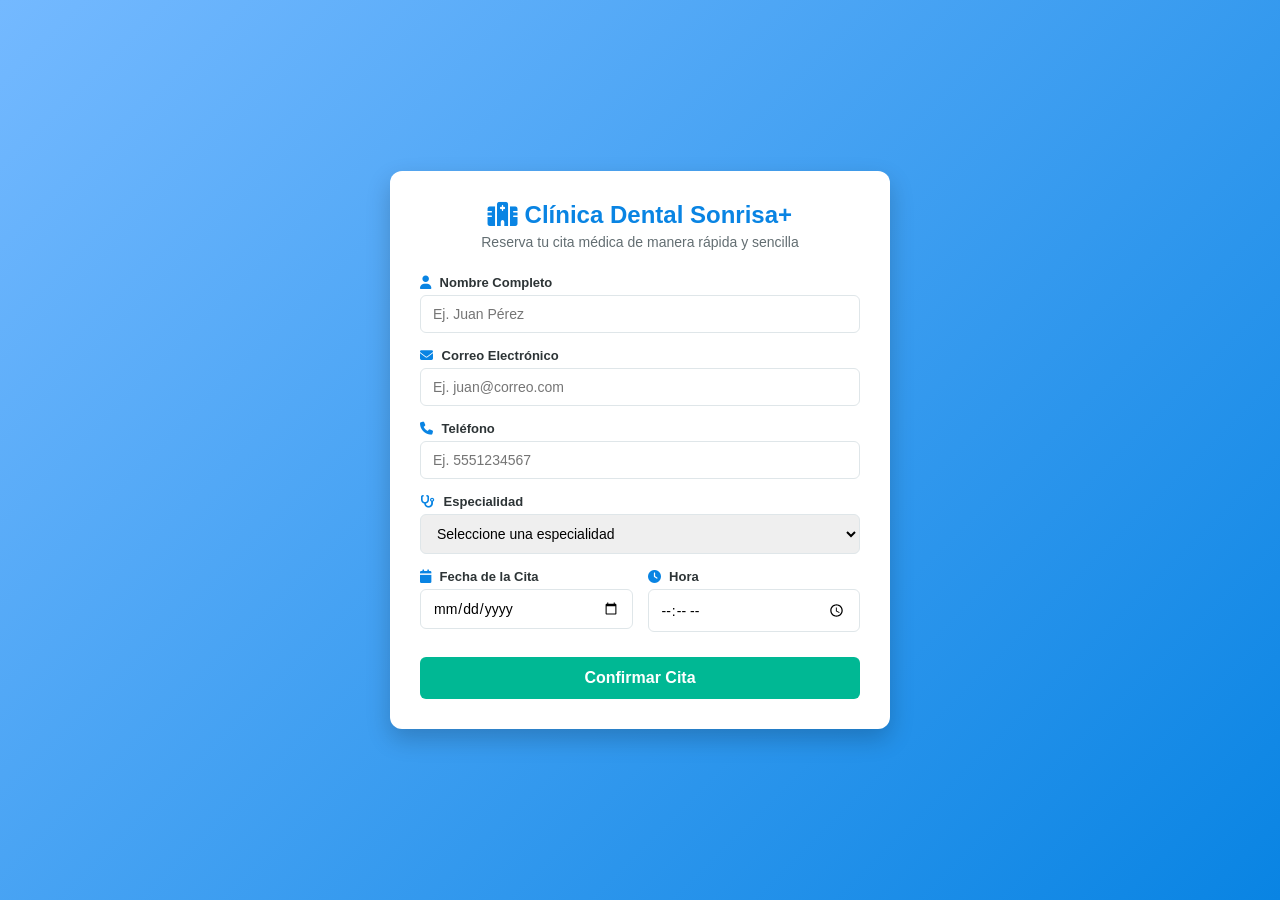
==== agregarcita.html @ 49bc40a9 "Add files via upload" ====
<!DOCTYPE html>
<html lang="es">
<head>
    <meta charset="UTF-8">
    <meta name="viewport" content="width=device-width, initial-scale=1.0">
    <title>Reserva de Citas - Clínica Dental Sonrisa</title>
    <link rel="stylesheet" href="agregarcita.css">
    <!-- Iconos de FontAwesome para darle mejor estética -->
    <link rel="stylesheet" href="https://cdnjs.cloudflare.com/ajax/libs/font-awesome/6.4.0/css/all.min.css">
</head>
<body>

    <div class="container">
        <header>
            <h1><i class="fa-solid fa-hospital"></i> Clínica Dental Sonrisa+</h1>
            <p>Reserva tu cita médica de manera rápida y sencilla</p>
        </header>

        <main>
            <form id="appointmentForm">
                <div class="form-group">
                    <label for="name"><i class="fa-solid fa-user"></i> Nombre Completo</label>
                    <input type="text" id="name" required placeholder="Ej. Juan Pérez">
                </div>

                <div class="form-group">
                    <label for="email"><i class="fa-solid fa-envelope"></i> Correo Electrónico</label>
                    <input type="email" id="email" required placeholder="Ej. juan@correo.com">
                </div>

                <div class="form-group">
                    <label for="phone"><i class="fa-solid fa-phone"></i> Teléfono</label>
                    <input type="tel" id="phone" required placeholder="Ej. 5551234567">
                </div>

                <div class="form-group">
                    <label for="department"><i class="fa-solid fa-stethoscope"></i> Especialidad</label>
                    <select id="department" required>
                        <option value="">Seleccione una especialidad</option>
                        <option value="Endodoncia">Endodoncia</option>
                        <option value="Ortodoncia">Ortodoncia</option>
                        <option value="Estetica Dental">Estetica Dental</option>
                        <option value="OdontologiaGeneral">Odontologia General</option>
                    </select>
                </div>

                <div class="form-row">
                    <div class="form-group">
                        <label for="date"><i class="fa-solid fa-calendar"></i> Fecha de la Cita</label>
                        <input type="date" id="date" required>
                    </div>

                    <div class="form-group">
                        <label for="time"><i class="fa-solid fa-clock"></i> Hora</label>
                        <input type="time" id="time" required>
                    </div>
                </div>

                <button type="submit" class="btn-submit">Confirmar Cita</button>
            </form>

            <!-- Mensaje de éxito oculto por defecto -->
            <div id="successMessage" class="hidden">
                <i class="fa-solid fa-circle-check"></i>
                <h2>¡Cita Registrada con Éxito!</h2>
                <p>Te hemos enviado los detalles de tu cita a tu Whatsapp.</p>
                <button id="newAppointmentBtn" class="btn-secondary">Agendar otra cita</button>
             <a href="agregarcita.html" class="btn-volver"><i class="fa-solid fa-arrow-left"></i> Volver al formulario de citas</a>
            </div>
        </main>
    </div>

    <script src="script.js"></script>
</body>
</html>
---- agregarcita.css ----
/* Estilos Generales */
* {
    margin: 0;
    padding: 0;
    box-sizing: border-box;
    font-family: 'Segoe UI', Tahoma, Geneva, Verdana, sans-serif;
}

body {
    background: linear-gradient(135deg, #74b9ff, #0984e3);
    color: #333;
    min-height: 100vh;
    display: flex;
    justify-content: center;
    align-items: center;
    padding: 20px;
}

.container {
    background: #ffffff;
    width: 100%;
    max-width: 500px;
    padding: 30px;
    border-radius: 12px;
    box-shadow: 0 10px 25px rgba(0, 0, 0, 0.2);
}

header {
    text-align: center;
    margin-bottom: 25px;
}

header h1 {
    color: #0984e3;
    font-size: 24px;
    margin-bottom: 5px;
}

header p {
    color: #636e72;
    font-size: 14px;
}

/* Formulario */
.form-group {
    margin-bottom: 15px;
}

.form-row {
    display: flex;
    gap: 15px;
}

.form-row .form-group {
    flex: 1;
}

label {
    display: block;
    font-size: 13px;
    font-weight: 600;
    color: #2d3436;
    margin-bottom: 5px;
}

label i {
    color: #0984e3;
    margin-right: 5px;
}

input, select {
    width: 100%;
    padding: 10px 12px;
    border: 1px solid #dfe6e9;
    border-radius: 6px;
    font-size: 14px;
    outline: none;
    transition: border-color 0.3s;
}

input:focus, select:focus {
    border-color: #0984e3;
}

/* Botones */
.btn-submit, .btn-secondary {
    width: 100%;
    background-color: #00b894;
    color: white;
    border: none;
    padding: 12px;
    font-size: 16px;
    font-weight: bold;
    border-radius: 6px;
    cursor: pointer;
    transition: background 0.3s;
    margin-top: 10px;
}

.btn-submit:hover {
    background-color: #00a884;
}

.btn-secondary {
    background-color: #0984e3;
    margin-top: 15px;
}

.btn-secondary:hover {
    background-color: #076bc1;
}

/* Mensaje de Éxito */
.hidden {
    display: none;
}

#successMessage {
    text-align: center;
    padding: 20px 0;
}

#successMessage i {
    font-size: 50px;
    color: #00b894;
    margin-bottom: 15px;
}

#successMessage h2 {
    color: #2d3436;
    margin-bottom: 10px;
}

#successMessage p {
    color: #636e72;
    font-size: 14px;
    margin-bottom: 20px;
}
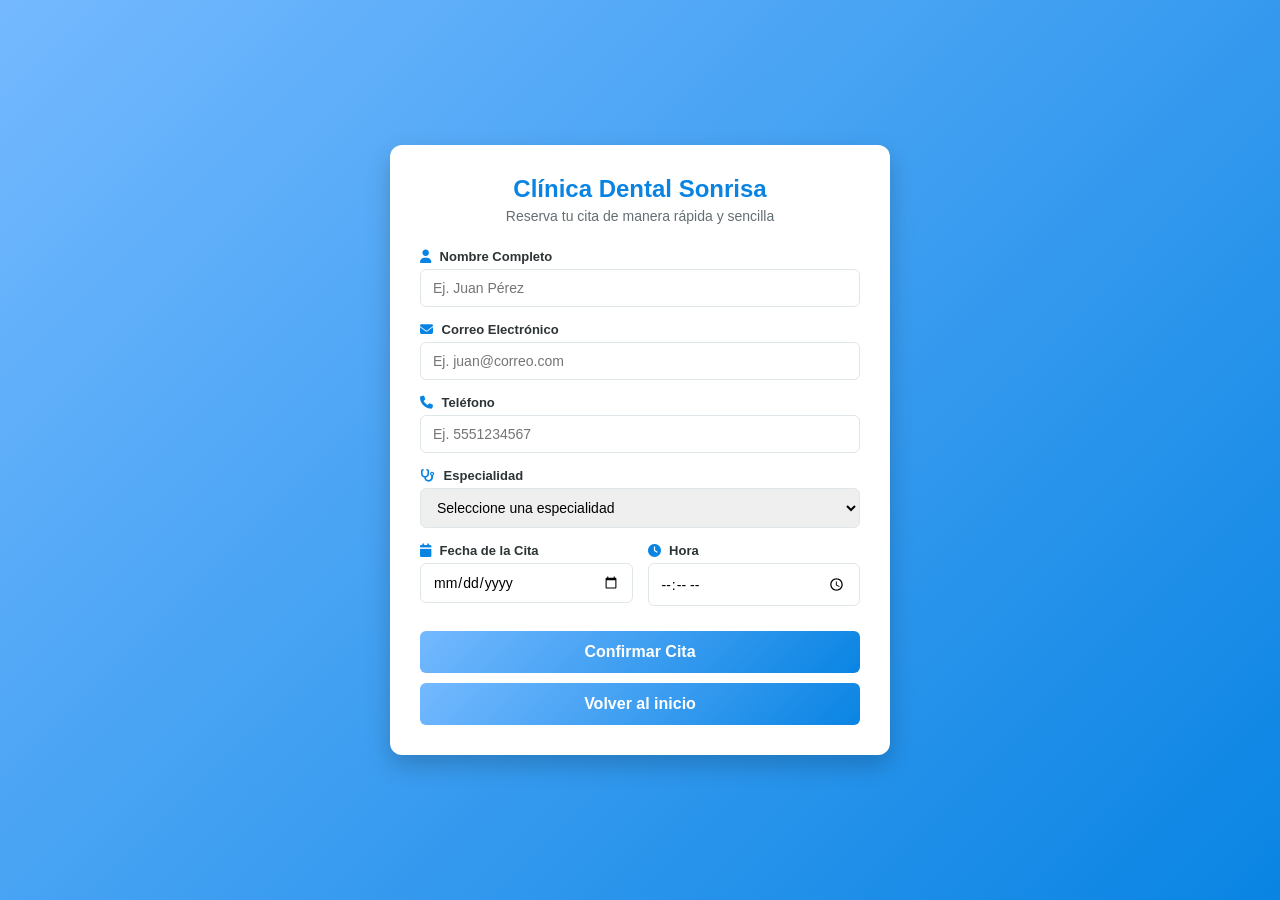
==== commit cf3847ce: "Add files via upload" ====
--- a/agregarcita.html
+++ b/agregarcita.html
@@ -12,8 +12,8 @@
 
     <div class="container">
         <header>
-            <h1><i class="fa-solid fa-hospital"></i> Clínica Dental Sonrisa+</h1>
-            <p>Reserva tu cita médica de manera rápida y sencilla</p>
+            <h1><i class=""></i>Clínica Dental Sonrisa</h1>
+            <p>Reserva tu cita  de manera rápida y sencilla</p>
         </header>
 
         <main>
@@ -56,7 +56,8 @@
                     </div>
                 </div>
 
-                <button type="submit" class="btn-submit">Confirmar Cita</button>
+                <button type="submit" class="btn-submit">Confirmar Cita</button><br>
+                <a class="btn-volver" href="index.html">Volver al inicio</a>
             </form>
 
             <!-- Mensaje de éxito oculto por defecto -->
@@ -65,11 +66,11 @@
                 <h2>¡Cita Registrada con Éxito!</h2>
                 <p>Te hemos enviado los detalles de tu cita a tu Whatsapp.</p>
                 <button id="newAppointmentBtn" class="btn-secondary">Agendar otra cita</button>
-             <a href="agregarcita.html" class="btn-volver"><i class="fa-solid fa-arrow-left"></i> Volver al formulario de citas</a>
+             <a href="index.html" class="btn-volver"><i class="fa-solid fa-arrow-left"></i> Volver a la Pagina Principal</a>
             </div>
         </main>
     </div>
 
-    <script src="script.js"></script>
+    <script src="agregarcita.js"></script>
 </body>
 </html>
--- a/agregarcita.css
+++ b/agregarcita.css
@@ -85,7 +85,7 @@
 /* Botones */
 .btn-submit, .btn-secondary {
     width: 100%;
-    background-color: #00b894;
+    background: linear-gradient(135deg, #74b9ff, #0984e3);
     color: white;
     border: none;
     padding: 12px;
@@ -97,8 +97,29 @@
     margin-top: 10px;
 }
 
+.btn-volver{
+    width: 100%;
+     background: linear-gradient(135deg, #74b9ff, #0984e3);
+    color: white;
+    border: none;
+    padding: 12px;
+    font-size: 16px;
+    font-weight: bold;
+    border-radius: 6px;
+    cursor: pointer;
+    transition: background 0.3s;
+    margin-top: 10px;
+    text-decoration: none;
+    display: flex;
+    justify-content: center;
+}
+.btn-volver:hover{
+    background: #00a884;
+    color: khaki;
+}
 .btn-submit:hover {
-    background-color: #00a884;
+    background: #00a884;
+    color: khaki;
 }
 
 .btn-secondary {
